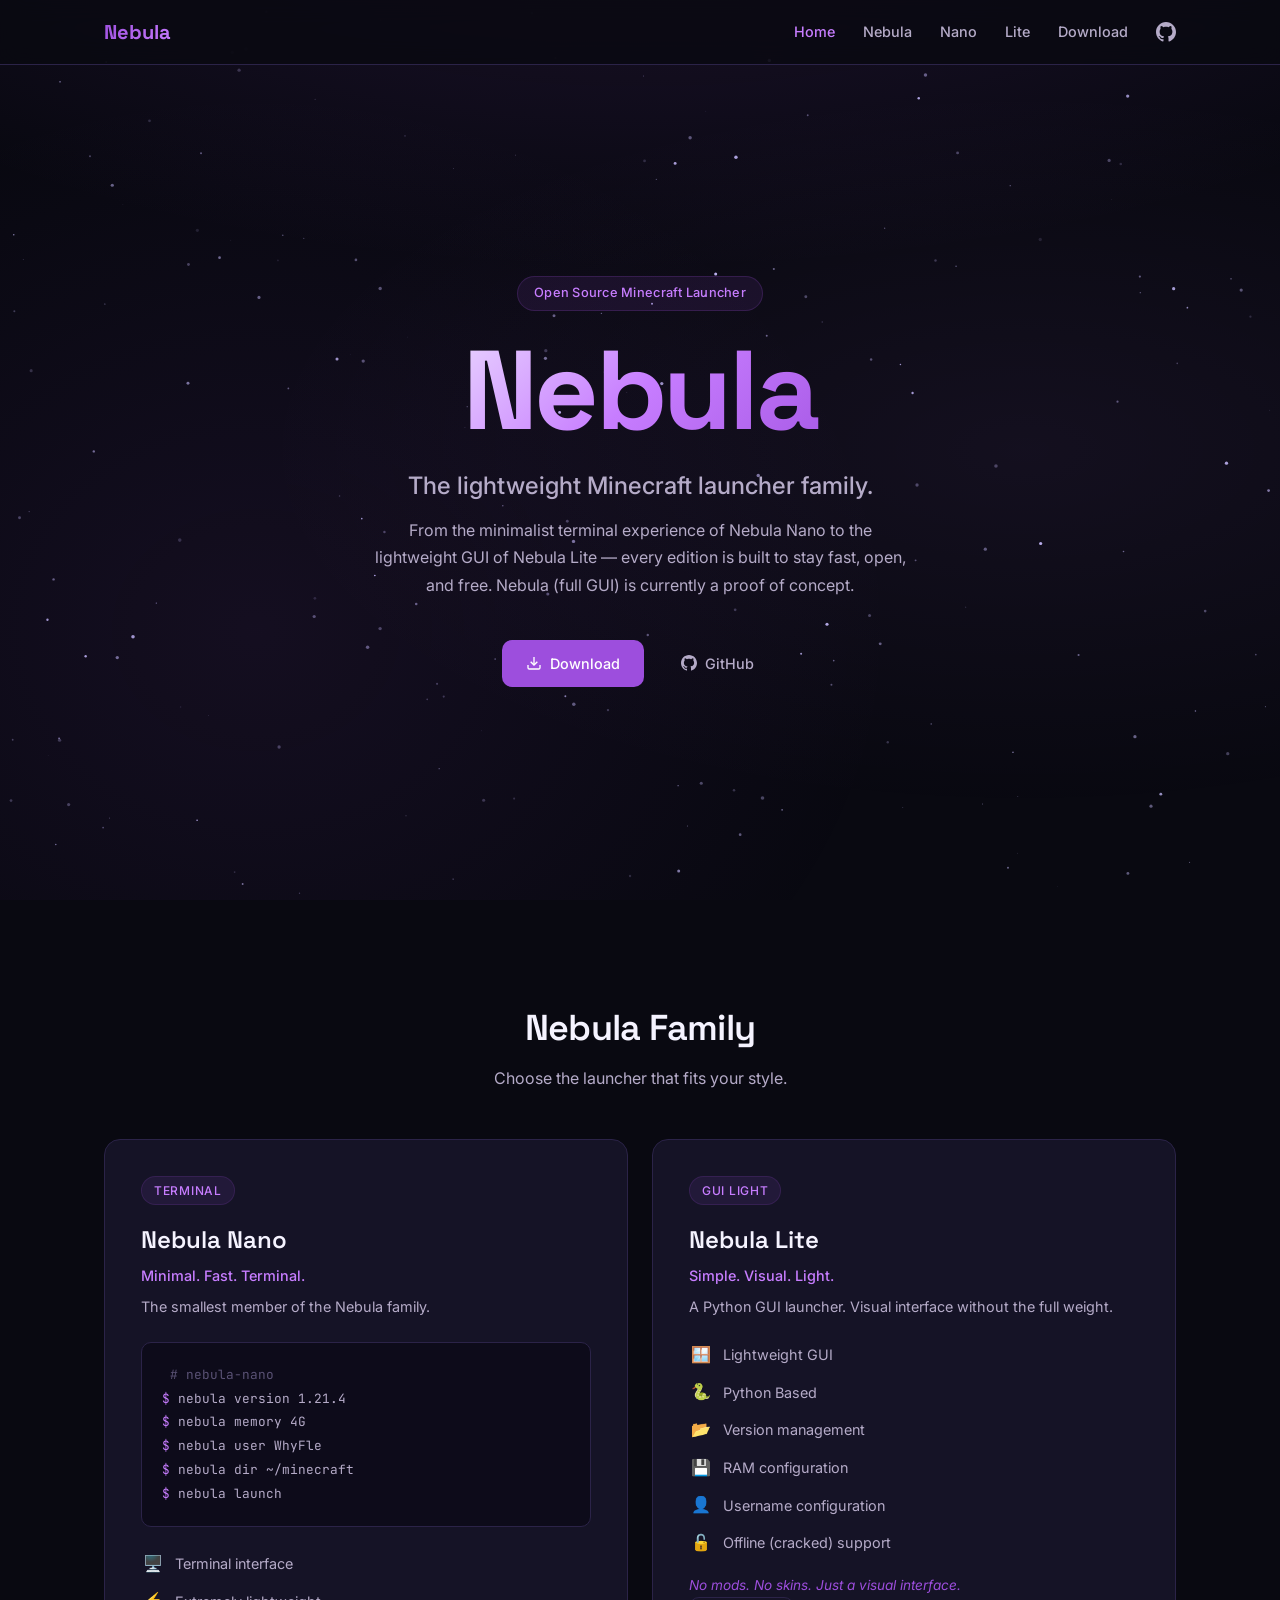
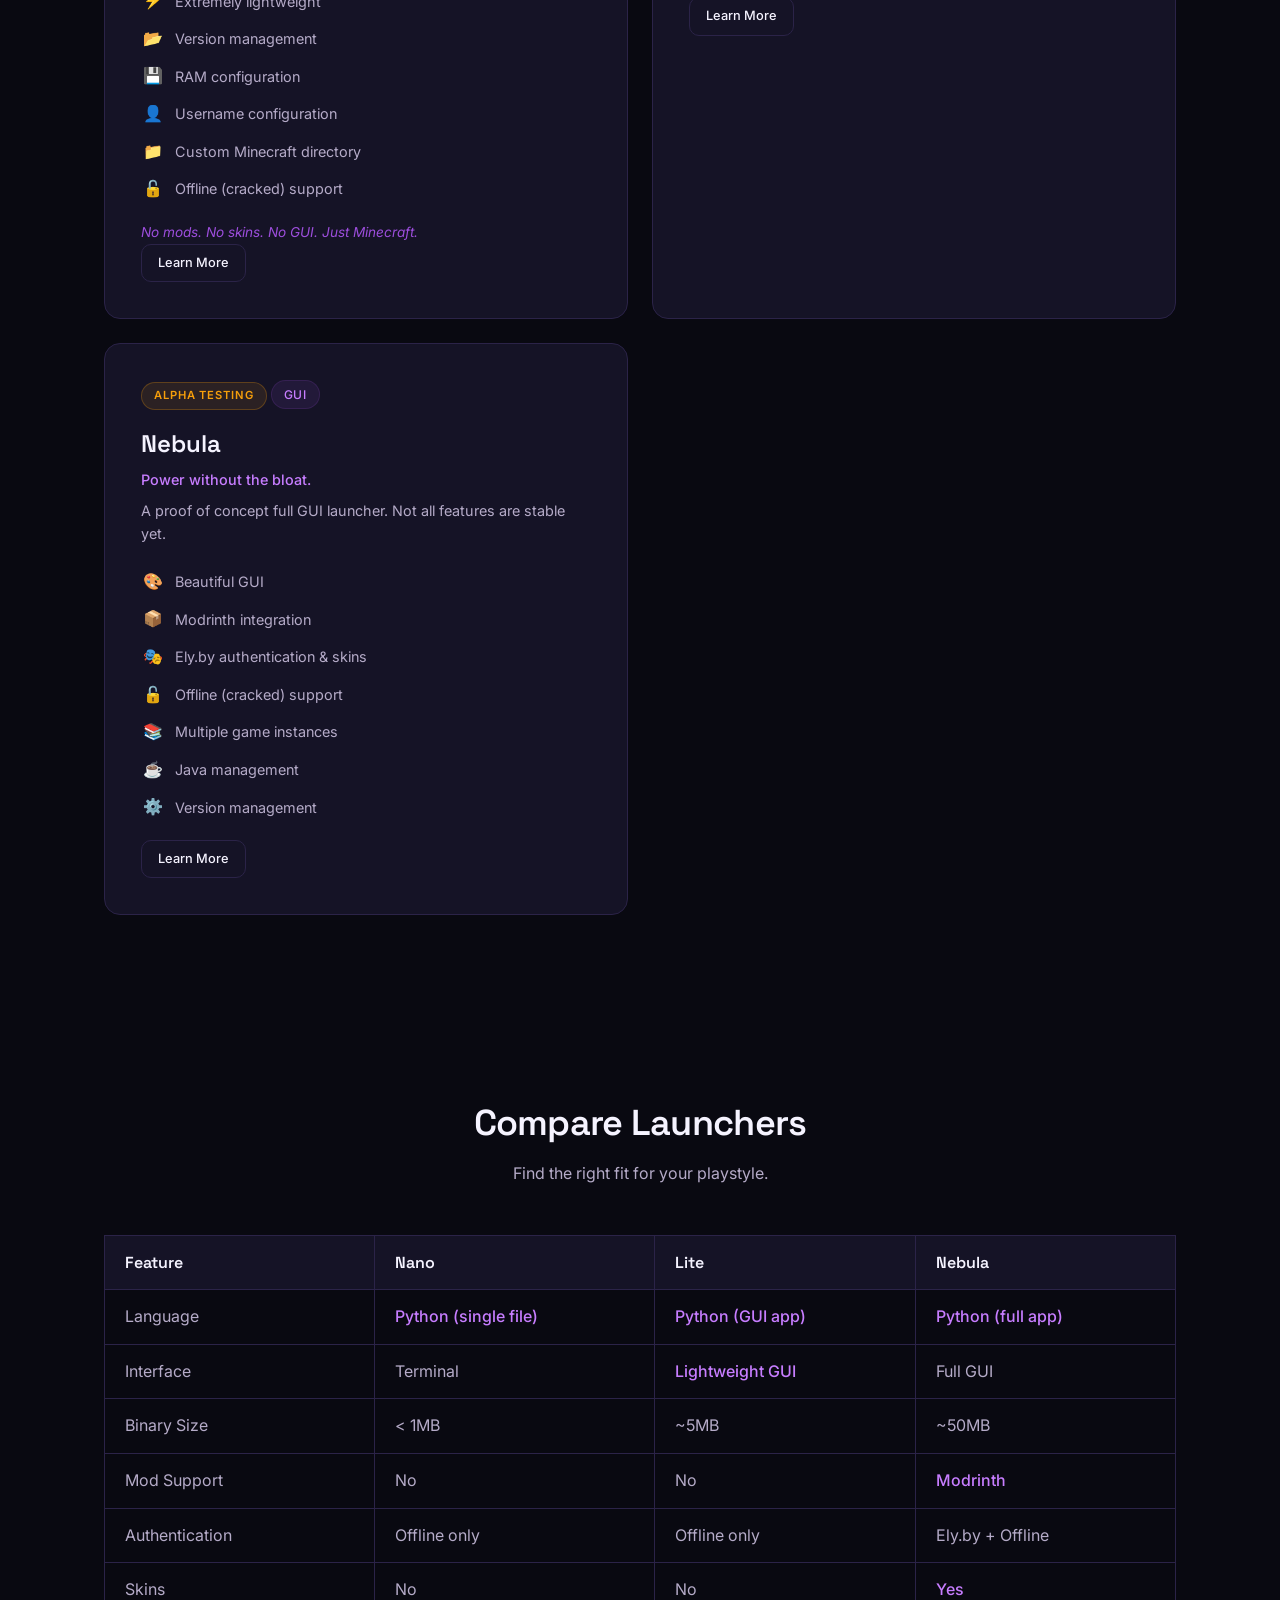
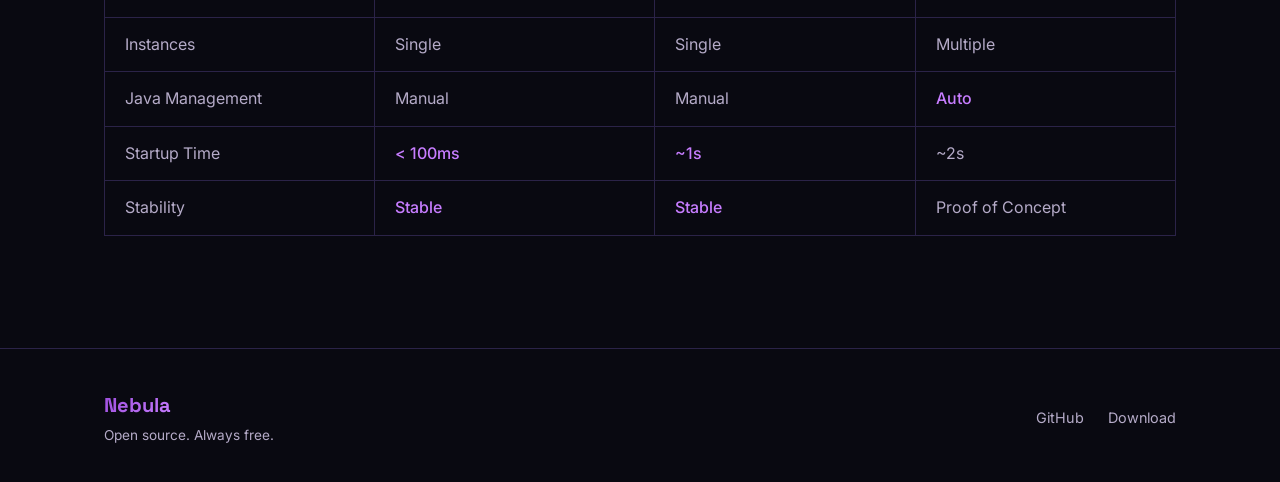
==== index.html @ fcdb2259 "Add files via upload first files after" ====
<!DOCTYPE html>
<html lang="en">
<head>
    <meta charset="UTF-8">
    <meta name="viewport" content="width=device-width, initial-scale=1.0">
    <title>Nebula - Minecraft Launcher Family</title>
    <link rel="preconnect" href="https://fonts.googleapis.com">
    <link rel="preconnect" href="https://fonts.gstatic.com" crossorigin>
    <link href="https://fonts.googleapis.com/css2?family=Inter:wght@400;500;600&family=JetBrains+Mono:wght@400;500&family=Space+Grotesk:wght@500;600;700&display=swap" rel="stylesheet">
    <link rel="stylesheet" href="style.css">
</head>
<body>
    <canvas id="stars"></canvas>

    <div id="nav-placeholder" data-page="home"></div>

    <header class="hero">
        <div class="nebula-bg"></div>
        <div class="container hero-content">
            <div class="hero-badge">Open Source Minecraft Launcher</div>
            <h1 class="hero-title">Nebula</h1>
            <p class="hero-subtitle">The lightweight Minecraft launcher family.</p>
            <p class="hero-description">From the minimalist terminal experience of Nebula Nano to the lightweight GUI of Nebula Lite — every edition is built to stay fast, open, and free. Nebula (full GUI) is currently a proof of concept.</p>
            <div class="hero-buttons">
                <a href="pages/download.html" class="btn btn-primary">
                    <svg width="16" height="16" viewBox="0 0 24 24" fill="none" stroke="currentColor" stroke-width="2"><path d="M21 15v4a2 2 0 0 1-2 2H5a2 2 0 0 1-2-2v-4"/><polyline points="7 10 12 15 17 10"/><line x1="12" y1="15" x2="12" y2="3"/></svg>
                    Download
                </a>
                <a href="https://github.com" class="btn btn-ghost" target="_blank" rel="noopener">
                    <svg width="16" height="16" viewBox="0 0 24 24" fill="currentColor"><path d="M12 0c-6.626 0-12 5.373-12 12 0 5.302 3.438 9.8 8.207 11.387.599.111.793-.261.793-.577v-2.234c-3.338.726-4.033-1.416-4.033-1.416-.546-1.387-1.333-1.756-1.333-1.756-1.089-.745.083-.729.083-.729 1.205.084 1.839 1.237 1.839 1.237 1.07 1.834 2.807 1.304 3.492.997.107-.775.418-1.305.762-1.604-2.665-.305-5.467-1.334-5.467-5.931 0-1.311.469-2.381 1.236-3.221-.124-.303-.535-1.524.117-3.176 0 0 1.008-.322 3.301 1.23.957-.266 1.983-.399 3.003-.404 1.02.005 2.047.138 3.006.404 2.291-1.552 3.297-1.23 3.297-1.23.653 1.653.242 2.874.118 3.176.77.84 1.235 1.911 1.235 3.221 0 4.609-2.807 5.624-5.479 5.921.43.372.823 1.102.823 2.222v3.293c0 .319.192.694.801.576 4.765-1.589 8.199-6.086 8.199-11.386 0-6.627-5.373-12-12-12z"/></svg>
                    GitHub
                </a>
            </div>
        </div>
    </header>

    <section id="family" class="family">
        <div class="container">
            <div class="section-header">
                <h2 class="section-title">Nebula Family</h2>
                <p class="section-subtitle">Choose the launcher that fits your style.</p>
            </div>

            <div class="cards">
                <div class="card card-nano">
                    <div class="card-badge">Terminal</div>
                    <h3 class="card-title">Nebula Nano</h3>
                    <p class="card-tagline">Minimal. Fast. Terminal.</p>
                    <p class="card-description">The smallest member of the Nebula family.</p>
                    <pre class="terminal-block"><code> <span class="terminal-comment"># nebula-nano</span>
<span class="terminal-prompt">$</span> nebula version 1.21.4
<span class="terminal-prompt">$</span> nebula memory 4G
<span class="terminal-prompt">$</span> nebula user WhyFle
<span class="terminal-prompt">$</span> nebula dir ~/minecraft
<span class="terminal-prompt">$</span> nebula launch</code></pre>
                    <ul class="features-list">
                        <li>
                            <span class="feature-icon">🖥️</span>
                            <span>Terminal interface</span>
                        </li>
                        <li>
                            <span class="feature-icon">⚡</span>
                            <span>Extremely lightweight</span>
                        </li>
                        <li>
                            <span class="feature-icon">📂</span>
                            <span>Version management</span>
                        </li>
                        <li>
                            <span class="feature-icon">💾</span>
                            <span>RAM configuration</span>
                        </li>
                        <li>
                            <span class="feature-icon">👤</span>
                            <span>Username configuration</span>
                        </li>
                        <li>
                            <span class="feature-icon">📁</span>
                            <span>Custom Minecraft directory</span>
                        </li>
                        <li>
                            <span class="feature-icon">🔓</span>
                            <span>Offline (cracked) support</span>
                        </li>
                    </ul>
                    <p class="card-note">No mods. No skins. No GUI. Just Minecraft.</p>
                    <a href="pages/nano.html" class="btn btn-secondary btn-sm">Learn More</a>
                </div>

                <div class="card card-lite">
                    <div class="card-badge">GUI Light</div>
                    <h3 class="card-title">Nebula Lite</h3>
                    <p class="card-tagline">Simple. Visual. Light.</p>
                    <p class="card-description">A Python GUI launcher. Visual interface without the full weight.</p>
                    <ul class="features-list">
                        <li>
                            <span class="feature-icon">🪟</span>
                            <span>Lightweight GUI</span>
                        </li>
                        <li>
                            <span class="feature-icon">🐍</span>
                            <span>Python Based</span>
                        </li>
                        <li>
                            <span class="feature-icon">📂</span>
                            <span>Version management</span>
                        </li>
                        <li>
                            <span class="feature-icon">💾</span>
                            <span>RAM configuration</span>
                        </li>
                        <li>
                            <span class="feature-icon">👤</span>
                            <span>Username configuration</span>
                        </li>
                        <li>
                            <span class="feature-icon">🔓</span>
                            <span>Offline (cracked) support</span>
                        </li>
                    </ul>
                    <p class="card-note">No mods. No skins. Just a visual interface.</p>
                    <a href="pages/lite.html" class="btn btn-secondary btn-sm">Learn More</a>
                </div>

                <div class="card card-main">
                    <span class="alpha-badge">Alpha Testing</span>
                    <div class="card-badge">GUI</div>
                    <h3 class="card-title">Nebula</h3>
                    <p class="card-tagline">Power without the bloat.</p>
                    <p class="card-description">A proof of concept full GUI launcher. Not all features are stable yet.</p>
                    <ul class="features-list">
                        <li>
                            <span class="feature-icon">🎨</span>
                            <span>Beautiful GUI</span>
                        </li>
                        <li>
                            <span class="feature-icon">📦</span>
                            <span>Modrinth integration</span>
                        </li>
                        <li>
                            <span class="feature-icon">🎭</span>
                            <span>Ely.by authentication & skins</span>
                        </li>
                        <li>
                            <span class="feature-icon">🔓</span>
                            <span>Offline (cracked) support</span>
                        </li>
                        <li>
                            <span class="feature-icon">📚</span>
                            <span>Multiple game instances</span>
                        </li>
                        <li>
                            <span class="feature-icon">☕</span>
                            <span>Java management</span>
                        </li>
                        <li>
                            <span class="feature-icon">⚙️</span>
                            <span>Version management</span>
                        </li>
                    </ul>
                    <a href="pages/nebula.html" class="btn btn-secondary btn-sm">Learn More</a>
                </div>
            </div>
        </div>
    </section>

    <section class="vs-section">
        <div class="container">
            <div class="section-header">
                <h2 class="section-title">Compare Launchers</h2>
                <p class="section-subtitle">Find the right fit for your playstyle.</p>
            </div>

            <div class="comparison-table">
                <table>
                    <thead>
                        <tr>
                            <th>Feature</th>
                            <th>Nano</th>
                            <th>Lite</th>
                            <th>Nebula</th>
                        </tr>
                    </thead>
                    <tbody>
                        <tr>
                            <td>Language</td>
                            <td class="text-accent">Python (single file)</td>
                            <td class="text-accent">Python (GUI app)</td>
                            <td class="text-accent">Python (full app)</td>
                        </tr>
                        <tr>
                            <td>Interface</td>
                            <td>Terminal</td>
                            <td class="text-accent">Lightweight GUI</td>
                            <td>Full GUI</td>
                        </tr>
                        <tr>
                            <td>Binary Size</td>
                            <td>&lt; 1MB</td>
                            <td>~5MB</td>
                            <td>~50MB</td>
                        </tr>
                        <tr>
                            <td>Mod Support</td>
                            <td class="text-dim">No</td>
                            <td class="text-dim">No</td>
                            <td class="text-accent">Modrinth</td>
                        </tr>
                        <tr>
                            <td>Authentication</td>
                            <td>Offline only</td>
                            <td>Offline only</td>
                            <td>Ely.by + Offline</td>
                        </tr>
                        <tr>
                            <td>Skins</td>
                            <td class="text-dim">No</td>
                            <td class="text-dim">No</td>
                            <td class="text-accent">Yes</td>
                        </tr>
                        <tr>
                            <td>Instances</td>
                            <td>Single</td>
                            <td>Single</td>
                            <td>Multiple</td>
                        </tr>
                        <tr>
                            <td>Java Management</td>
                            <td class="text-dim">Manual</td>
                            <td class="text-dim">Manual</td>
                            <td class="text-accent">Auto</td>
                        </tr>
                        <tr>
                            <td>Startup Time</td>
                            <td class="text-accent">&lt; 100ms</td>
                            <td class="text-accent">~1s</td>
                            <td>~2s</td>
                        </tr>
                        <tr>
                            <td>Stability</td>
                            <td class="text-accent">Stable</td>
                            <td class="text-accent">Stable</td>
                            <td>Proof of Concept</td>
                        </tr>
                    </tbody>
                </table>
            </div>
        </div>
    </section>



    <footer class="footer">
        <div class="container footer-content">
            <div class="footer-brand">
                <span class="logo">Nebula</span>
                <p>Open source. Always free.</p>
            </div>
            <div class="footer-links">
                <a href="https://github.com" target="_blank" rel="noopener">GitHub</a>
                <a href="pages/download.html">Download</a>
            </div>
        </div>
    </footer>

    <script src="nav.js"></script>
    <script src="script.js"></script>
</body>
</html>
---- style.css ----
*,
*::before,
*::after {
    margin: 0;
    padding: 0;
    box-sizing: border-box;
}

:root {
    --bg: #090911;
    --surface: #151326;
    --primary: #9D4EDD;
    --primary-hover: #B66CFF;
    --accent: #C77DFF;
    --text: #F5F3FF;
    --text-secondary: #B5ABC8;
    --border: #2B2348;
    --font-heading: 'Space Grotesk', sans-serif;
    --font-body: 'Inter', sans-serif;
    --font-mono: 'JetBrains Mono', monospace;
}

html {
    scroll-behavior: smooth;
}

body {
    font-family: var(--font-body);
    background-color: var(--bg);
    color: var(--text);
    line-height: 1.6;
    overflow-x: hidden;
}

#stars {
    position: fixed;
    top: 0;
    left: 0;
    width: 100%;
    height: 100%;
    z-index: 0;
    pointer-events: none;
}

.container {
    max-width: 1120px;
    margin: 0 auto;
    padding: 0 24px;
}

/* Navbar */
.navbar {
    position: fixed;
    top: 0;
    left: 0;
    right: 0;
    z-index: 100;
    background: rgba(9, 9, 17, 0.8);
    backdrop-filter: blur(12px);
    border-bottom: 1px solid var(--border);
}

.nav-content {
    display: flex;
    align-items: center;
    justify-content: space-between;
    height: 64px;
}

.logo {
    font-family: var(--font-heading);
    font-weight: 700;
    font-size: 1.25rem;
    color: var(--text);
    text-decoration: none;
    background: linear-gradient(135deg, var(--primary), var(--accent));
    -webkit-background-clip: text;
    -webkit-text-fill-color: transparent;
    background-clip: text;
}

.nav-links {
    display: flex;
    align-items: center;
    gap: 28px;
}

.nav-links a {
    color: var(--text-secondary);
    text-decoration: none;
    font-size: 0.9rem;
    font-weight: 500;
    transition: color 0.2s;
}

.nav-links a:hover {
    color: var(--text);
}

.nav-github {
    display: flex;
    align-items: center;
    gap: 6px;
}

/* Hero */
.hero {
    position: relative;
    min-height: 100vh;
    display: flex;
    align-items: center;
    padding-top: 64px;
    overflow: hidden;
}

.nebula-bg {
    position: absolute;
    inset: 0;
    background:
        radial-gradient(ellipse 80% 50% at 50% -20%, rgba(157, 78, 221, 0.15), transparent),
        radial-gradient(ellipse 60% 40% at 80% 50%, rgba(199, 125, 255, 0.06), transparent),
        radial-gradient(ellipse 50% 60% at 20% 70%, rgba(157, 78, 221, 0.08), transparent);
    z-index: 0;
    animation: nebula-drift 20s ease-in-out infinite alternate;
}

@keyframes nebula-drift {
    0% { opacity: 0.7; transform: scale(1); }
    100% { opacity: 1; transform: scale(1.05); }
}

.hero-content {
    position: relative;
    z-index: 1;
    text-align: center;
    padding: 80px 0;
}

.hero-badge {
    display: inline-block;
    padding: 6px 16px;
    background: rgba(157, 78, 221, 0.1);
    border: 1px solid rgba(157, 78, 221, 0.2);
    border-radius: 100px;
    font-size: 0.8rem;
    font-weight: 500;
    color: var(--accent);
    margin-bottom: 24px;
    letter-spacing: 0.02em;
}

.hero-title {
    font-family: var(--font-heading);
    font-size: clamp(3.5rem, 10vw, 7rem);
    font-weight: 700;
    line-height: 1;
    letter-spacing: -0.03em;
    background: linear-gradient(135deg, var(--text) 0%, var(--accent) 50%, var(--primary) 100%);
    -webkit-background-clip: text;
    -webkit-text-fill-color: transparent;
    background-clip: text;
    margin-bottom: 20px;
}

.hero-subtitle {
    font-size: clamp(1.1rem, 3vw, 1.5rem);
    color: var(--text-secondary);
    font-weight: 500;
    margin-bottom: 12px;
}

.hero-description {
    font-size: 1rem;
    color: var(--text-secondary);
    max-width: 540px;
    margin: 0 auto 40px;
    line-height: 1.7;
}

.hero-buttons {
    display: flex;
    align-items: center;
    justify-content: center;
    gap: 12px;
    flex-wrap: wrap;
}

.btn {
    display: inline-flex;
    align-items: center;
    gap: 8px;
    padding: 12px 24px;
    border-radius: 10px;
    font-size: 0.9rem;
    font-weight: 500;
    text-decoration: none;
    transition: all 0.2s ease;
    cursor: pointer;
    border: none;
    font-family: var(--font-body);
}

.btn-primary {
    background: var(--primary);
    color: #fff;
}

.btn-primary:hover {
    background: var(--primary-hover);
    transform: translateY(-1px);
    box-shadow: 0 4px 24px rgba(157, 78, 221, 0.3);
}

.btn-secondary {
    background: var(--surface);
    color: var(--text);
    border: 1px solid var(--border);
}

.btn-secondary:hover {
    border-color: var(--primary);
    background: rgba(157, 78, 221, 0.05);
    transform: translateY(-1px);
}

.btn-ghost {
    background: transparent;
    color: var(--text-secondary);
    border: 1px solid transparent;
}

.btn-ghost:hover {
    color: var(--text);
    border-color: var(--border);
}

.btn-sm {
    padding: 8px 16px;
    font-size: 0.8rem;
}

.nav-active {
    color: var(--accent) !important;
}

/* Launcher Pages */
.launcher-hero {
    position: relative;
    padding-top: 64px;
    overflow: hidden;
    background: var(--bg);
}

.launcher-hero-content {
    position: relative;
    z-index: 1;
    text-align: center;
    padding: 100px 24px 80px;
}

.launcher-badge {
    display: inline-block;
    padding: 6px 16px;
    background: rgba(157, 78, 221, 0.1);
    border: 1px solid rgba(157, 78, 221, 0.2);
    border-radius: 100px;
    font-size: 0.8rem;
    font-weight: 500;
    color: var(--accent);
    margin-bottom: 24px;
    letter-spacing: 0.02em;
}

.launcher-title {
    font-family: var(--font-heading);
    font-size: clamp(2.5rem, 8vw, 5rem);
    font-weight: 700;
    line-height: 1;
    letter-spacing: -0.03em;
    background: linear-gradient(135deg, var(--text) 0%, var(--accent) 50%, var(--primary) 100%);
    -webkit-background-clip: text;
    -webkit-text-fill-color: transparent;
    background-clip: text;
    margin-bottom: 16px;
}

.launcher-tagline {
    font-size: clamp(1rem, 2.5vw, 1.25rem);
    color: var(--accent);
    font-weight: 500;
    margin-bottom: 8px;
}

.launcher-subtitle {
    font-size: clamp(1rem, 2.5vw, 1.25rem);
    color: var(--text-secondary);
    font-weight: 500;
}

.launcher-description {
    font-size: 1rem;
    color: var(--text-secondary);
    max-width: 540px;
    margin: 0 auto 32px;
    line-height: 1.7;
}

/* Feature Section */
.feature-section {
    position: relative;
    z-index: 1;
    padding: 80px 0;
}

.features-grid {
    display: grid;
    grid-template-columns: repeat(auto-fit, minmax(280px, 1fr));
    gap: 20px;
}

.feature-card {
    background: var(--surface);
    border: 1px solid var(--border);
    border-radius: 12px;
    padding: 28px;
    transition: border-color 0.3s, transform 0.3s;
}

.feature-card:hover {
    border-color: var(--primary);
    transform: translateY(-2px);
}

.feature-card-icon {
    font-size: 1.5rem;
    margin-bottom: 12px;
}

.feature-card h3 {
    font-family: var(--font-heading);
    font-size: 1.1rem;
    font-weight: 600;
    margin-bottom: 8px;
}

.feature-card p {
    color: var(--text-secondary);
    font-size: 0.9rem;
    line-height: 1.6;
}

/* Screenshot Section */
.screenshot-section {
    position: relative;
    z-index: 1;
    padding: 80px 0;
}

.screenshot-placeholder {
    max-width: 900px;
    margin: 0 auto;
}

.screenshot-frame {
    background: var(--surface);
    border: 1px solid var(--border);
    border-radius: 12px;
    aspect-ratio: 16 / 9;
    display: flex;
    align-items: center;
    justify-content: center;
}

.screenshot-placeholder-text {
    color: var(--text-secondary);
    font-size: 0.9rem;
}

/* CTA Section */
.cta-section {
    position: relative;
    z-index: 1;
    padding: 80px 0;
}

.cta-content {
    text-align: center;
    background: var(--surface);
    border: 1px solid var(--border);
    border-radius: 16px;
    padding: 60px 32px;
}

.cta-content h2 {
    font-family: var(--font-heading);
    font-size: 1.75rem;
    font-weight: 600;
    margin-bottom: 8px;
}

.cta-content p {
    color: var(--text-secondary);
    margin-bottom: 28px;
}

/* Nano Demo */
.nano-demo {
    max-width: 600px;
    margin: 0 auto 48px;
}

.terminal-block.large {
    font-size: 0.9rem;
}

.terminal-block.large code {
    font-size: 0.85rem;
    line-height: 1.6;
}

/* Code Blocks */
.code-section {
    position: relative;
    z-index: 1;
    padding: 80px 0;
}

.code-blocks {
    display: grid;
    grid-template-columns: repeat(auto-fit, minmax(300px, 1fr));
    gap: 20px;
}

.code-block {
    background: var(--surface);
    border: 1px solid var(--border);
    border-radius: 12px;
    padding: 24px;
}

.code-block h3 {
    font-family: var(--font-heading);
    font-size: 1rem;
    font-weight: 600;
    margin-bottom: 12px;
}

.code-block .terminal-block {
    margin-bottom: 0;
}

/* VS Section */
.vs-section {
    position: relative;
    z-index: 1;
    padding: 80px 0;
}

.comparison-table {
    overflow-x: auto;
    margin-bottom: 32px;
}

.comparison-table table {
    width: 100%;
    border-collapse: collapse;
    min-width: 400px;
}

.comparison-table th,
.comparison-table td {
    padding: 14px 20px;
    border: 1px solid var(--border);
    text-align: left;
}

.comparison-table th {
    background: var(--surface);
    font-family: var(--font-heading);
    font-weight: 600;
    color: var(--text);
}

.comparison-table td {
    color: var(--text-secondary);
}

.comparison-table tr:hover td {
    background: rgba(157, 78, 221, 0.03);
}

.text-dim {
    color: var(--text-secondary) !important;
}

.text-accent {
    color: var(--accent) !important;
    font-weight: 500;
}

.comparison-cta {
    text-align: center;
}

.comparison-cta p {
    color: var(--text-secondary);
    margin-bottom: 12px;
}

/* Download Page */
.download-hero {
    position: relative;
    padding-top: 64px;
    overflow: hidden;
    background: var(--bg);
}

.download-hero-content {
    position: relative;
    z-index: 1;
    text-align: center;
    padding: 80px 24px 60px;
}

.download-section {
    position: relative;
    z-index: 1;
    padding: 40px 0 80px;
}

.download-grid {
    display: grid;
    grid-template-columns: repeat(auto-fit, minmax(320px, 1fr));
    gap: 24px;
    margin-bottom: 48px;
}

.download-card {
    background: var(--surface);
    border: 1px solid var(--border);
    border-radius: 16px;
    overflow: hidden;
    transition: border-color 0.3s;
}

.download-card:hover {
    border-color: var(--primary);
}

.download-card-header {
    padding: 28px 28px 20px;
    border-bottom: 1px solid var(--border);
}

.download-card-header h2 {
    font-family: var(--font-heading);
    font-size: 1.5rem;
    font-weight: 600;
    margin-bottom: 4px;
}

.download-card-header p {
    color: var(--text-secondary);
    font-size: 0.9rem;
}

.download-card-body {
    padding: 20px 28px 28px;
}

.platform-list {
    display: flex;
    flex-direction: column;
    gap: 8px;
}

.platform-item {
    display: flex;
    align-items: center;
    gap: 14px;
    padding: 14px 16px;
    background: var(--bg);
    border: 1px solid var(--border);
    border-radius: 10px;
    text-decoration: none;
    color: var(--text);
    transition: all 0.2s;
}

.platform-item:hover {
    border-color: var(--primary);
    background: rgba(157, 78, 221, 0.05);
}

.platform-item svg:first-child {
    color: var(--text-secondary);
    flex-shrink: 0;
}

.platform-name {
    display: block;
    font-weight: 500;
    font-size: 0.9rem;
}

.platform-format {
    display: block;
    font-size: 0.75rem;
    color: var(--text-secondary);
}

.platform-arrow {
    margin-left: auto;
    color: var(--text-secondary);
    transition: transform 0.2s;
}

.platform-item:hover .platform-arrow {
    transform: translateX(4px);
    color: var(--accent);
}

.install-alternative {
    text-align: center;
}

.install-alternative h3 {
    font-family: var(--font-heading);
    font-size: 1rem;
    font-weight: 600;
    margin-bottom: 16px;
    color: var(--text-secondary);
}

.install-alternative .terminal-block {
    max-width: 500px;
    margin: 0 auto;
}

.download-note {
    margin-top: 12px;
    font-size: 0.8rem;
    color: var(--text-secondary);
    text-align: center;
}

/* Checksum Section */
.checksum-section {
    position: relative;
    z-index: 1;
    padding: 80px 0;
}

.checksum-grid {
    display: grid;
    grid-template-columns: repeat(auto-fit, minmax(300px, 1fr));
    gap: 20px;
}

.checksum-card {
    background: var(--surface);
    border: 1px solid var(--border);
    border-radius: 12px;
    padding: 24px;
}

.checksum-card h3 {
    font-family: var(--font-heading);
    font-size: 1rem;
    font-weight: 600;
    margin-bottom: 12px;
}

.checksum-card .terminal-block {
    margin-bottom: 16px;
}

.terminal-block.small {
    padding: 14px;
}

.terminal-block.small code {
    font-size: 0.75rem;
}

/* Old Versions */
.old-versions-section {
    position: relative;
    z-index: 1;
    padding: 0 0 80px;
}

.old-versions-cta {
    text-align: center;
}

/* Section Header */
.section-header {
    text-align: center;
    margin-bottom: 48px;
}

.section-title {
    font-family: var(--font-heading);
    font-size: 2.25rem;
    font-weight: 600;
    letter-spacing: -0.02em;
    margin-bottom: 8px;
}

.section-subtitle {
    color: var(--text-secondary);
    font-size: 1rem;
}

/* Family */
.family {
    position: relative;
    z-index: 1;
    padding: 100px 0;
}

.cards {
    display: grid;
    grid-template-columns: 1fr 1fr;
    gap: 24px;
}

.card {
    background: var(--surface);
    border: 1px solid var(--border);
    border-radius: 16px;
    padding: 36px;
    transition: border-color 0.3s, transform 0.3s;
}

.card:hover {
    border-color: var(--primary);
    transform: translateY(-4px);
}

.card-badge {
    display: inline-block;
    padding: 4px 12px;
    background: rgba(157, 78, 221, 0.1);
    border: 1px solid rgba(157, 78, 221, 0.15);
    border-radius: 100px;
    font-size: 0.75rem;
    font-weight: 500;
    color: var(--accent);
    margin-bottom: 16px;
    text-transform: uppercase;
    letter-spacing: 0.06em;
}

.alpha-badge {
    display: inline-block;
    padding: 4px 12px;
    background: rgba(245, 158, 11, 0.1);
    border: 1px solid rgba(245, 158, 11, 0.25);
    border-radius: 100px;
    font-size: 0.7rem;
    font-weight: 600;
    color: #f59e0b;
    text-transform: uppercase;
    letter-spacing: 0.08em;
}

.card-title {
    font-family: var(--font-heading);
    font-size: 1.5rem;
    font-weight: 600;
    margin-bottom: 4px;
}

.card-tagline {
    color: var(--accent);
    font-size: 0.9rem;
    font-weight: 500;
    margin-bottom: 8px;
}

.card-description {
    color: var(--text-secondary);
    font-size: 0.9rem;
    margin-bottom: 24px;
}

/* Terminal Block */
.terminal-block {
    background: #0d0b1a;
    border: 1px solid var(--border);
    border-radius: 10px;
    padding: 20px;
    margin-bottom: 24px;
    overflow-x: auto;
}

.terminal-block code {
    font-family: var(--font-mono);
    font-size: 0.8rem;
    line-height: 1.8;
    color: var(--text-secondary);
}

.terminal-comment {
    color: #5a5275;
}

.terminal-prompt {
    color: var(--accent);
}

/* Features */
.features-list {
    list-style: none;
    display: flex;
    flex-direction: column;
    gap: 12px;
    margin-bottom: 20px;
}

.features-list li {
    display: flex;
    align-items: center;
    gap: 10px;
    font-size: 0.9rem;
    color: var(--text-secondary);
}

.feature-icon {
    font-size: 1rem;
    width: 24px;
    text-align: center;
}

.card-note {
    font-size: 0.85rem;
    color: var(--primary);
    font-style: italic;
    margin-top: 4px;
}

/* Docs Section */
.docs-section {
    position: relative;
    z-index: 1;
    padding: 80px 0;
}

.docs-content {
    text-align: center;
    background: var(--surface);
    border: 1px solid var(--border);
    border-radius: 16px;
    padding: 60px 32px;
}

.docs-content h2 {
    font-family: var(--font-heading);
    font-size: 1.75rem;
    font-weight: 600;
    margin-bottom: 8px;
}

.docs-content p {
    color: var(--text-secondary);
    margin-bottom: 28px;
}

/* Footer */
.footer {
    position: relative;
    z-index: 1;
    border-top: 1px solid var(--border);
    padding: 40px 0;
}

.footer-content {
    display: flex;
    align-items: center;
    justify-content: space-between;
}

.footer-brand p {
    color: var(--text-secondary);
    font-size: 0.85rem;
    margin-top: 4px;
}

.footer-links {
    display: flex;
    gap: 24px;
}

.footer-links a {
    color: var(--text-secondary);
    text-decoration: none;
    font-size: 0.9rem;
    transition: color 0.2s;
}

.footer-links a:hover {
    color: var(--text);
}

/* Responsive */
@media (max-width: 768px) {
    .cards {
        grid-template-columns: 1fr;
    }

    .hero-buttons {
        flex-direction: column;
    }

    .hero-buttons .btn {
        width: 100%;
        justify-content: center;
    }

    .nav-links {
        gap: 16px;
    }

    .footer-content {
        flex-direction: column;
        gap: 20px;
        text-align: center;
    }

    .download-grid {
        grid-template-columns: 1fr;
    }

    .features-grid {
        grid-template-columns: 1fr;
    }

    .code-blocks {
        grid-template-columns: 1fr;
    }

    .checksum-grid {
        grid-template-columns: 1fr;
    }
}

@media (max-width: 480px) {
    .card {
        padding: 24px;
    }

    .hero-content {
        padding: 40px 0;
    }

    .section-title {
        font-size: 1.75rem;
    }

    .launcher-hero-content {
        padding: 60px 16px 40px;
    }

    .nav-links {
        gap: 10px;
        font-size: 0.8rem;
    }

    .nav-links a:not(.nav-github) {
        display: none;
    }

    .nav-github span {
        display: none;
    }
}
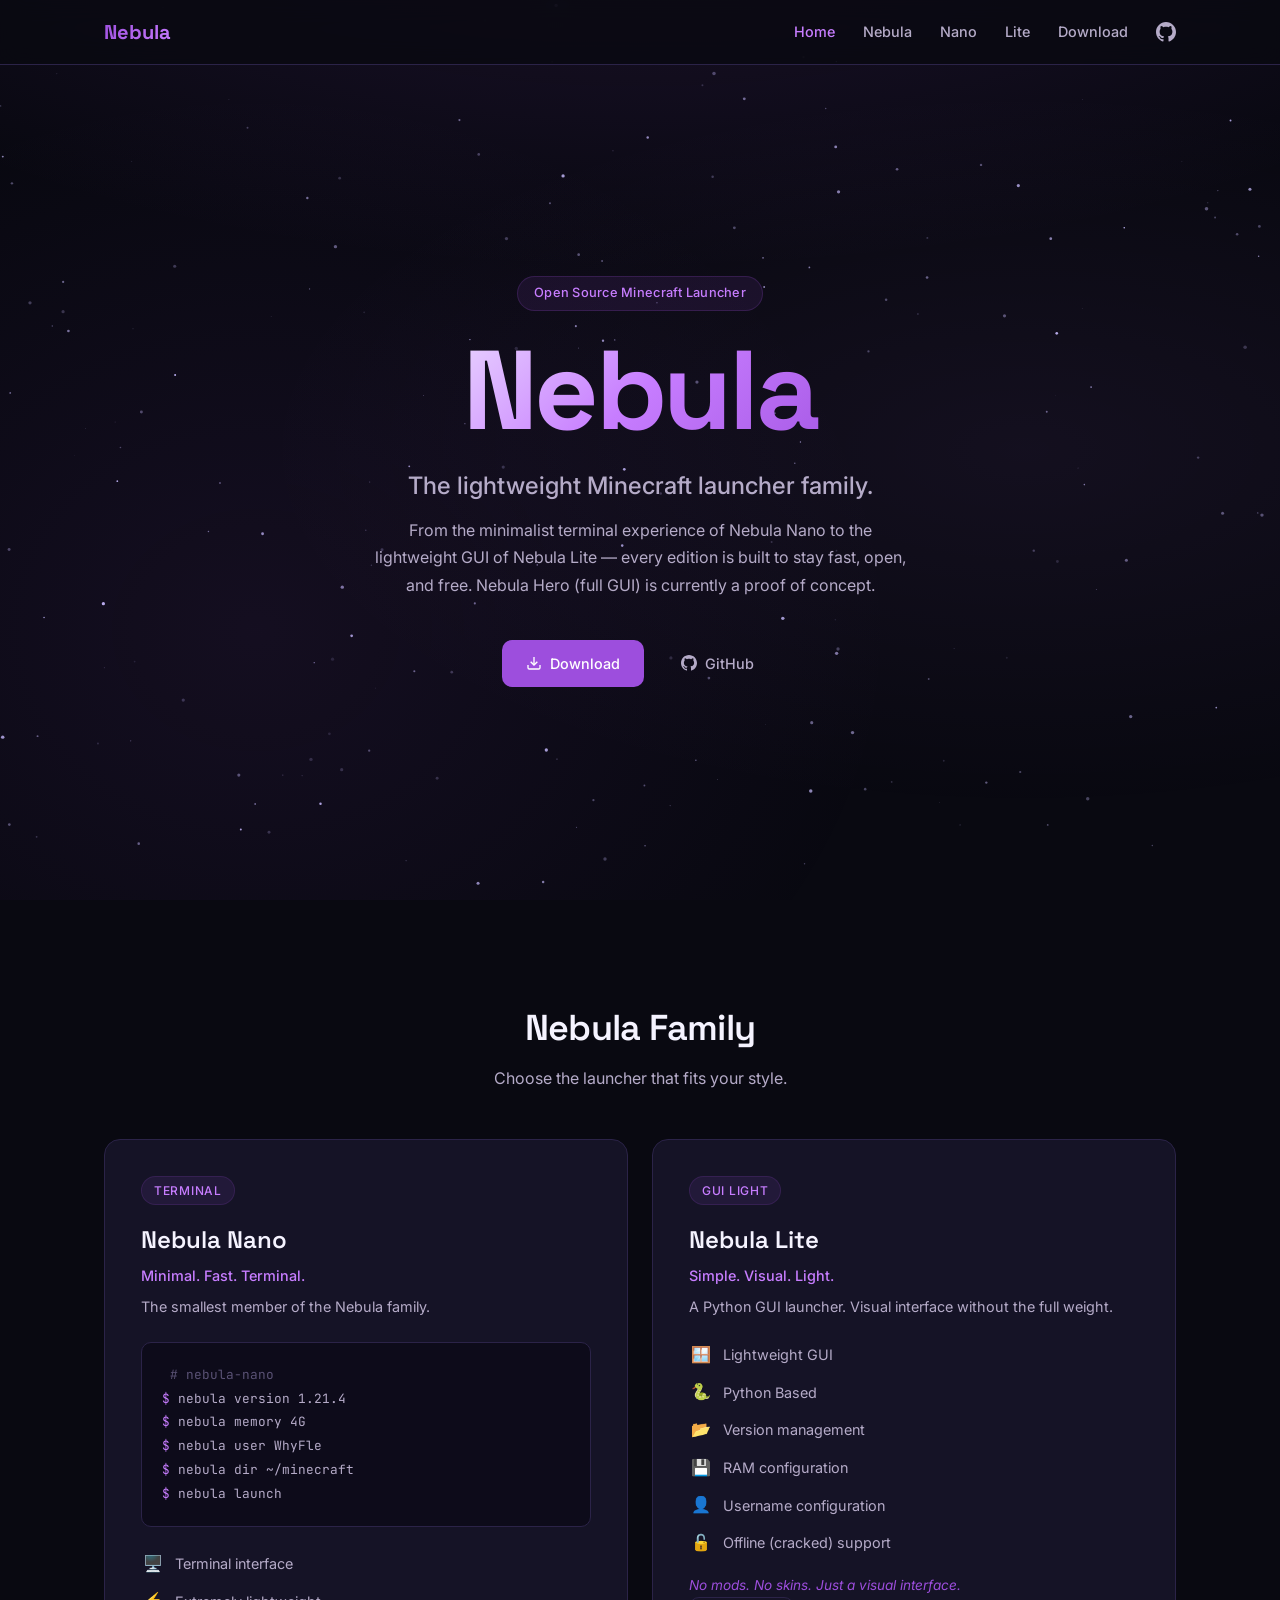
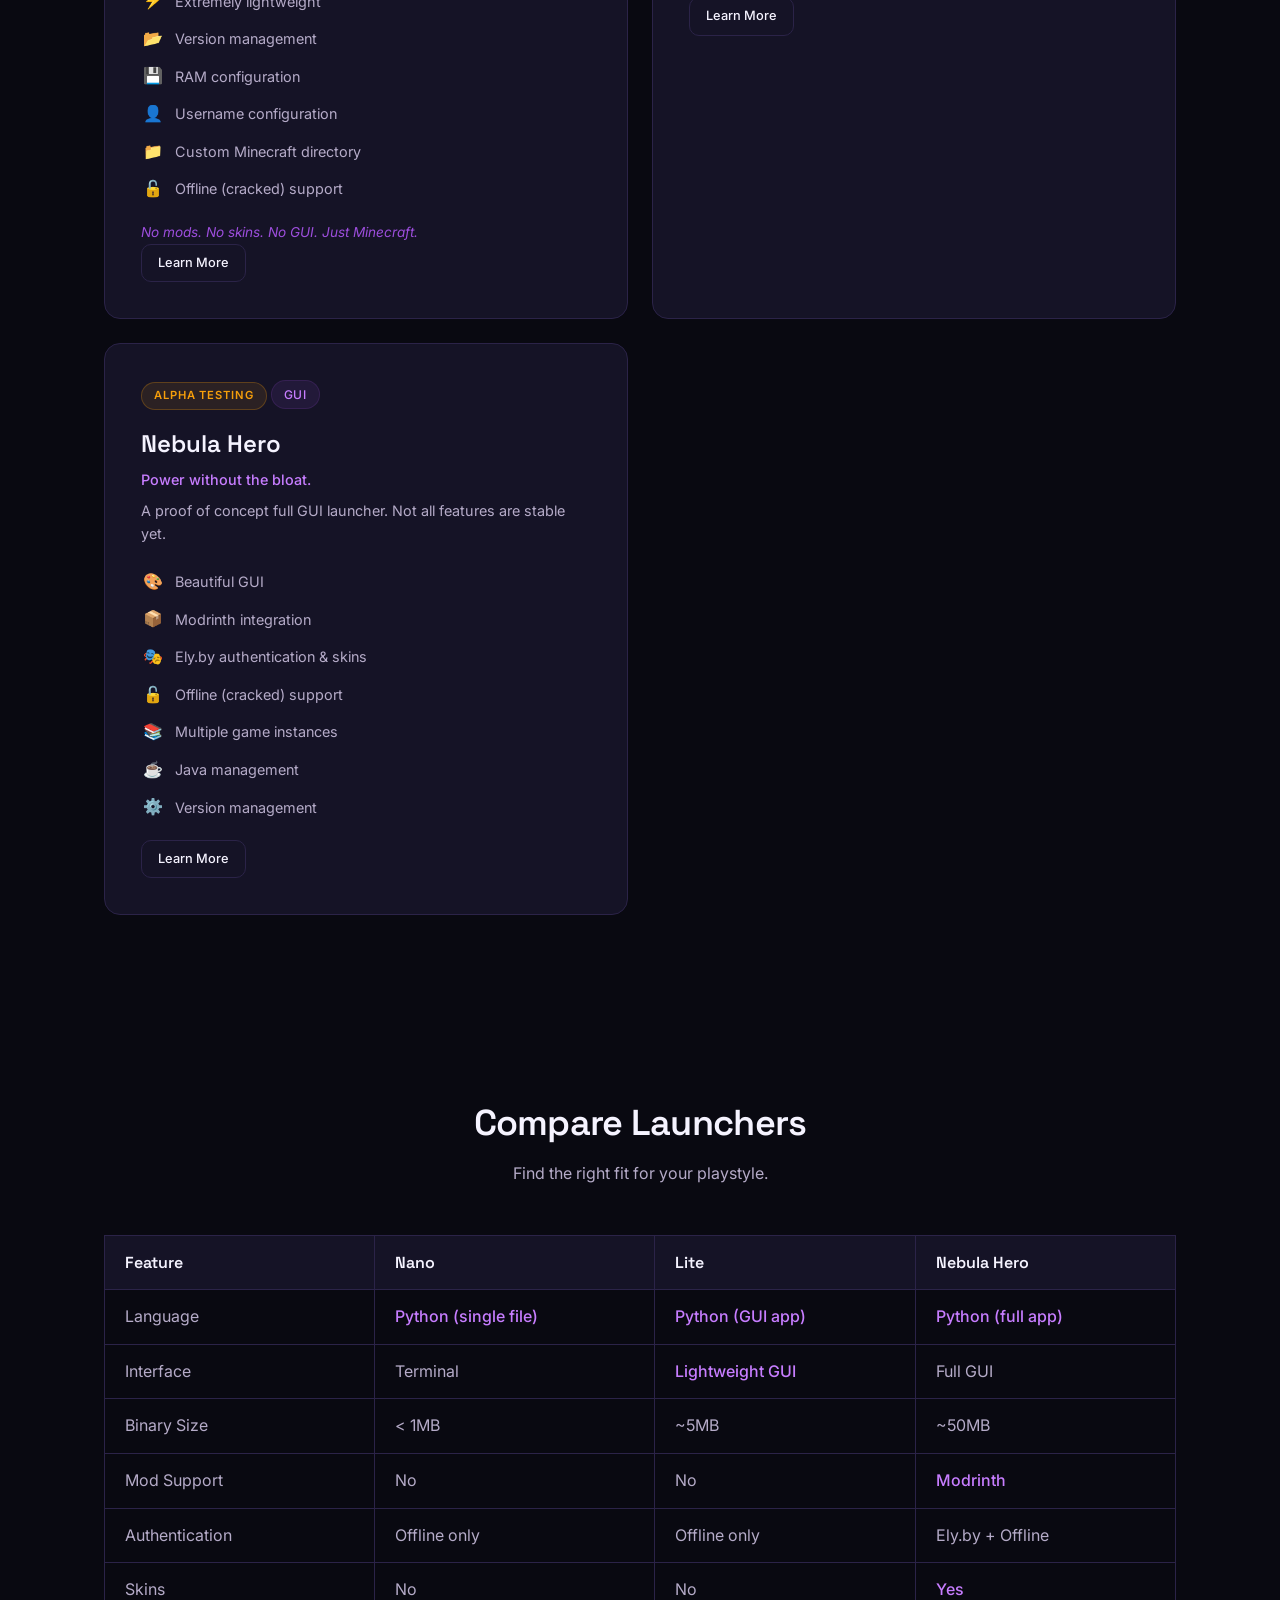
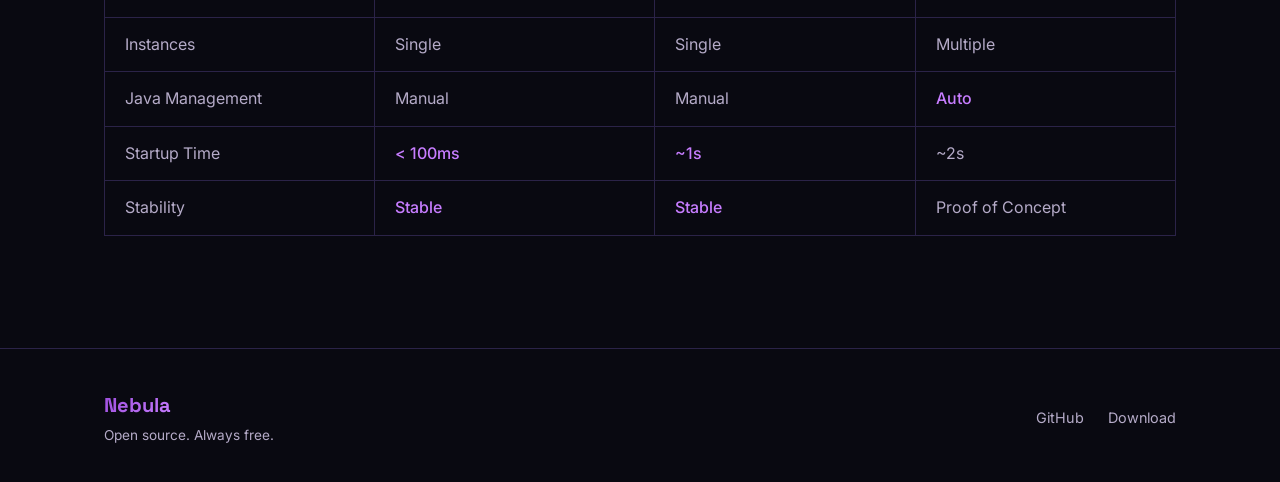
==== commit 259b405d: "yaps" ====
--- a/index.html
+++ b/index.html
@@ -20,7 +20,7 @@
             <div class="hero-badge">Open Source Minecraft Launcher</div>
             <h1 class="hero-title">Nebula</h1>
             <p class="hero-subtitle">The lightweight Minecraft launcher family.</p>
-            <p class="hero-description">From the minimalist terminal experience of Nebula Nano to the lightweight GUI of Nebula Lite — every edition is built to stay fast, open, and free. Nebula (full GUI) is currently a proof of concept.</p>
+            <p class="hero-description">From the minimalist terminal experience of Nebula Nano to the lightweight GUI of Nebula Lite — every edition is built to stay fast, open, and free. Nebula Hero (full GUI) is currently a proof of concept.</p>
             <div class="hero-buttons">
                 <a href="pages/download.html" class="btn btn-primary">
                     <svg width="16" height="16" viewBox="0 0 24 24" fill="none" stroke="currentColor" stroke-width="2"><path d="M21 15v4a2 2 0 0 1-2 2H5a2 2 0 0 1-2-2v-4"/><polyline points="7 10 12 15 17 10"/><line x1="12" y1="15" x2="12" y2="3"/></svg>
@@ -125,7 +125,7 @@
                 <div class="card card-main">
                     <span class="alpha-badge">Alpha Testing</span>
                     <div class="card-badge">GUI</div>
-                    <h3 class="card-title">Nebula</h3>
+                    <h3 class="card-title">Nebula Hero</h3>
                     <p class="card-tagline">Power without the bloat.</p>
                     <p class="card-description">A proof of concept full GUI launcher. Not all features are stable yet.</p>
                     <ul class="features-list">
@@ -178,7 +178,7 @@
                             <th>Feature</th>
                             <th>Nano</th>
                             <th>Lite</th>
-                            <th>Nebula</th>
+                            <th>Nebula Hero</th>
                         </tr>
                     </thead>
                     <tbody>
--- a/style.css
+++ b/style.css
@@ -349,33 +349,6 @@
     line-height: 1.6;
 }
 
-/* Screenshot Section */
-.screenshot-section {
-    position: relative;
-    z-index: 1;
-    padding: 80px 0;
-}
-
-.screenshot-placeholder {
-    max-width: 900px;
-    margin: 0 auto;
-}
-
-.screenshot-frame {
-    background: var(--surface);
-    border: 1px solid var(--border);
-    border-radius: 12px;
-    aspect-ratio: 16 / 9;
-    display: flex;
-    align-items: center;
-    justify-content: center;
-}
-
-.screenshot-placeholder-text {
-    color: var(--text-secondary);
-    font-size: 0.9rem;
-}
-
 /* CTA Section */
 .cta-section {
     position: relative;
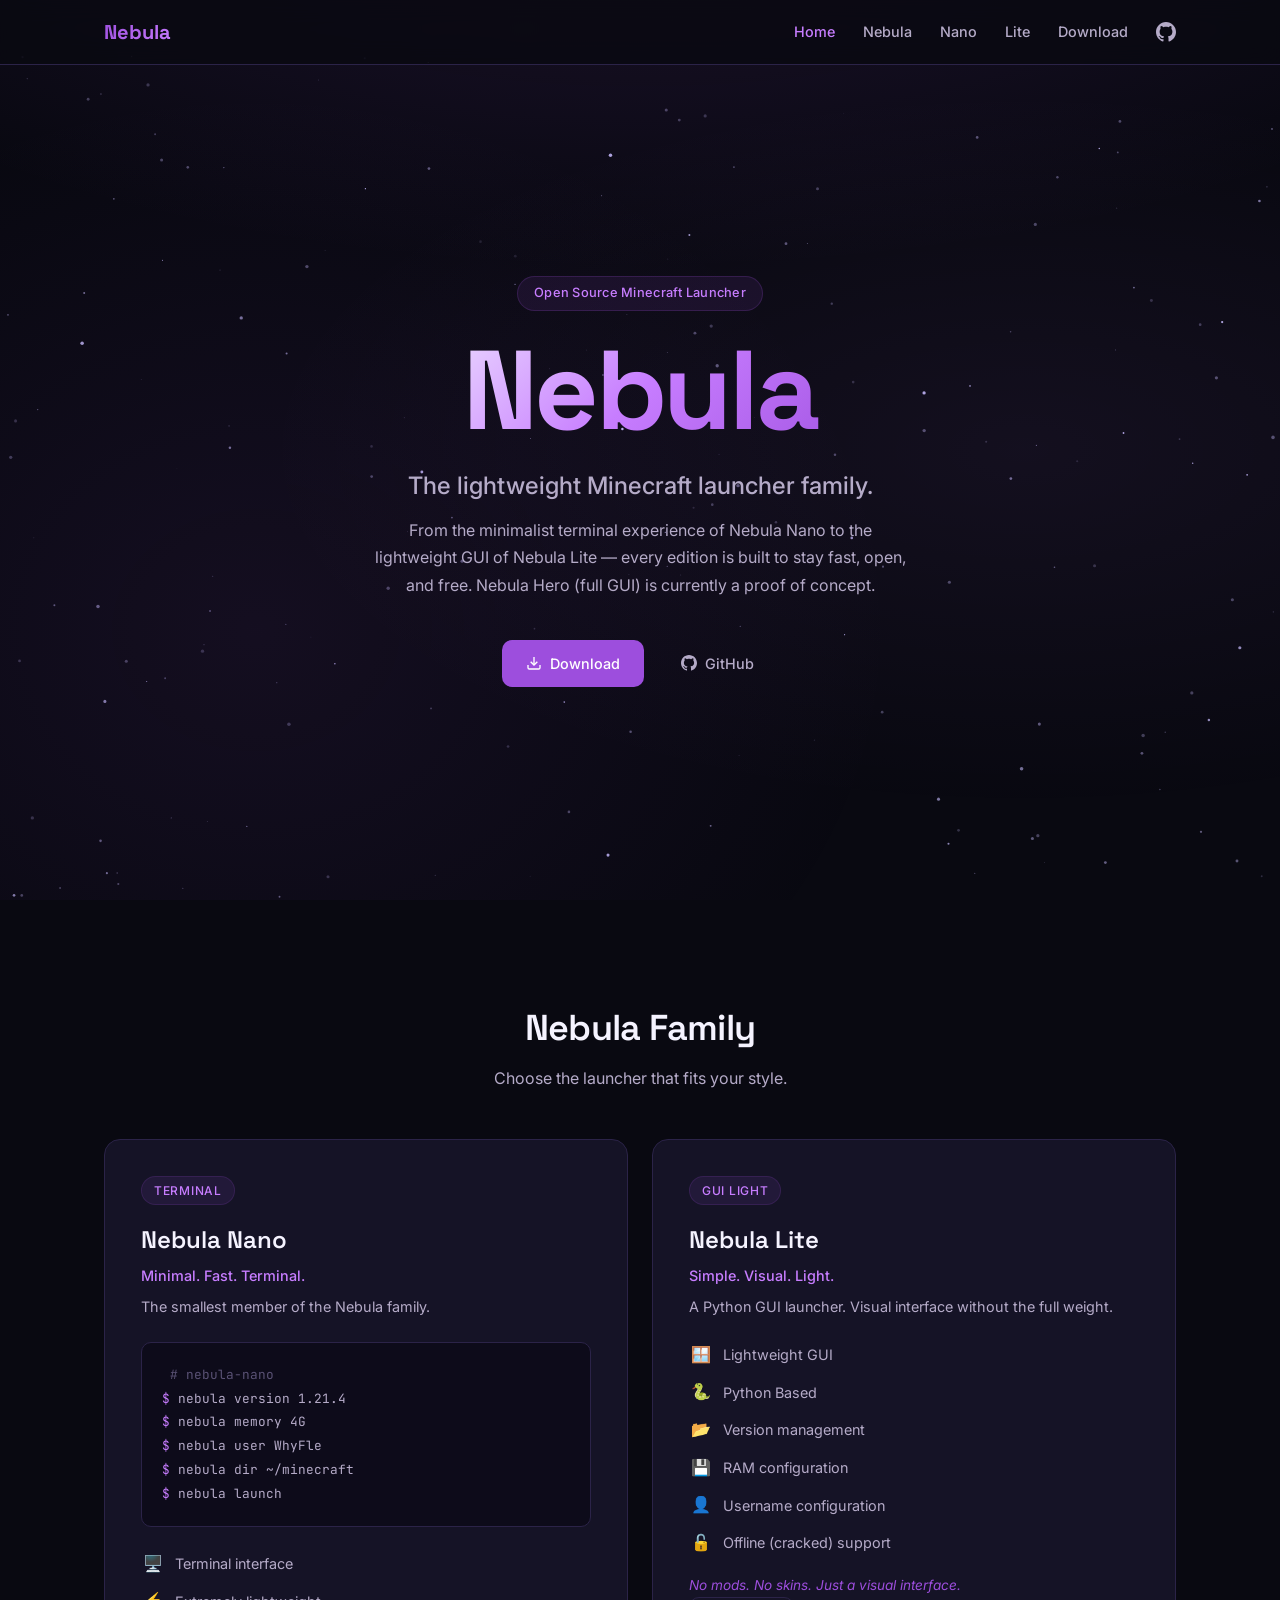
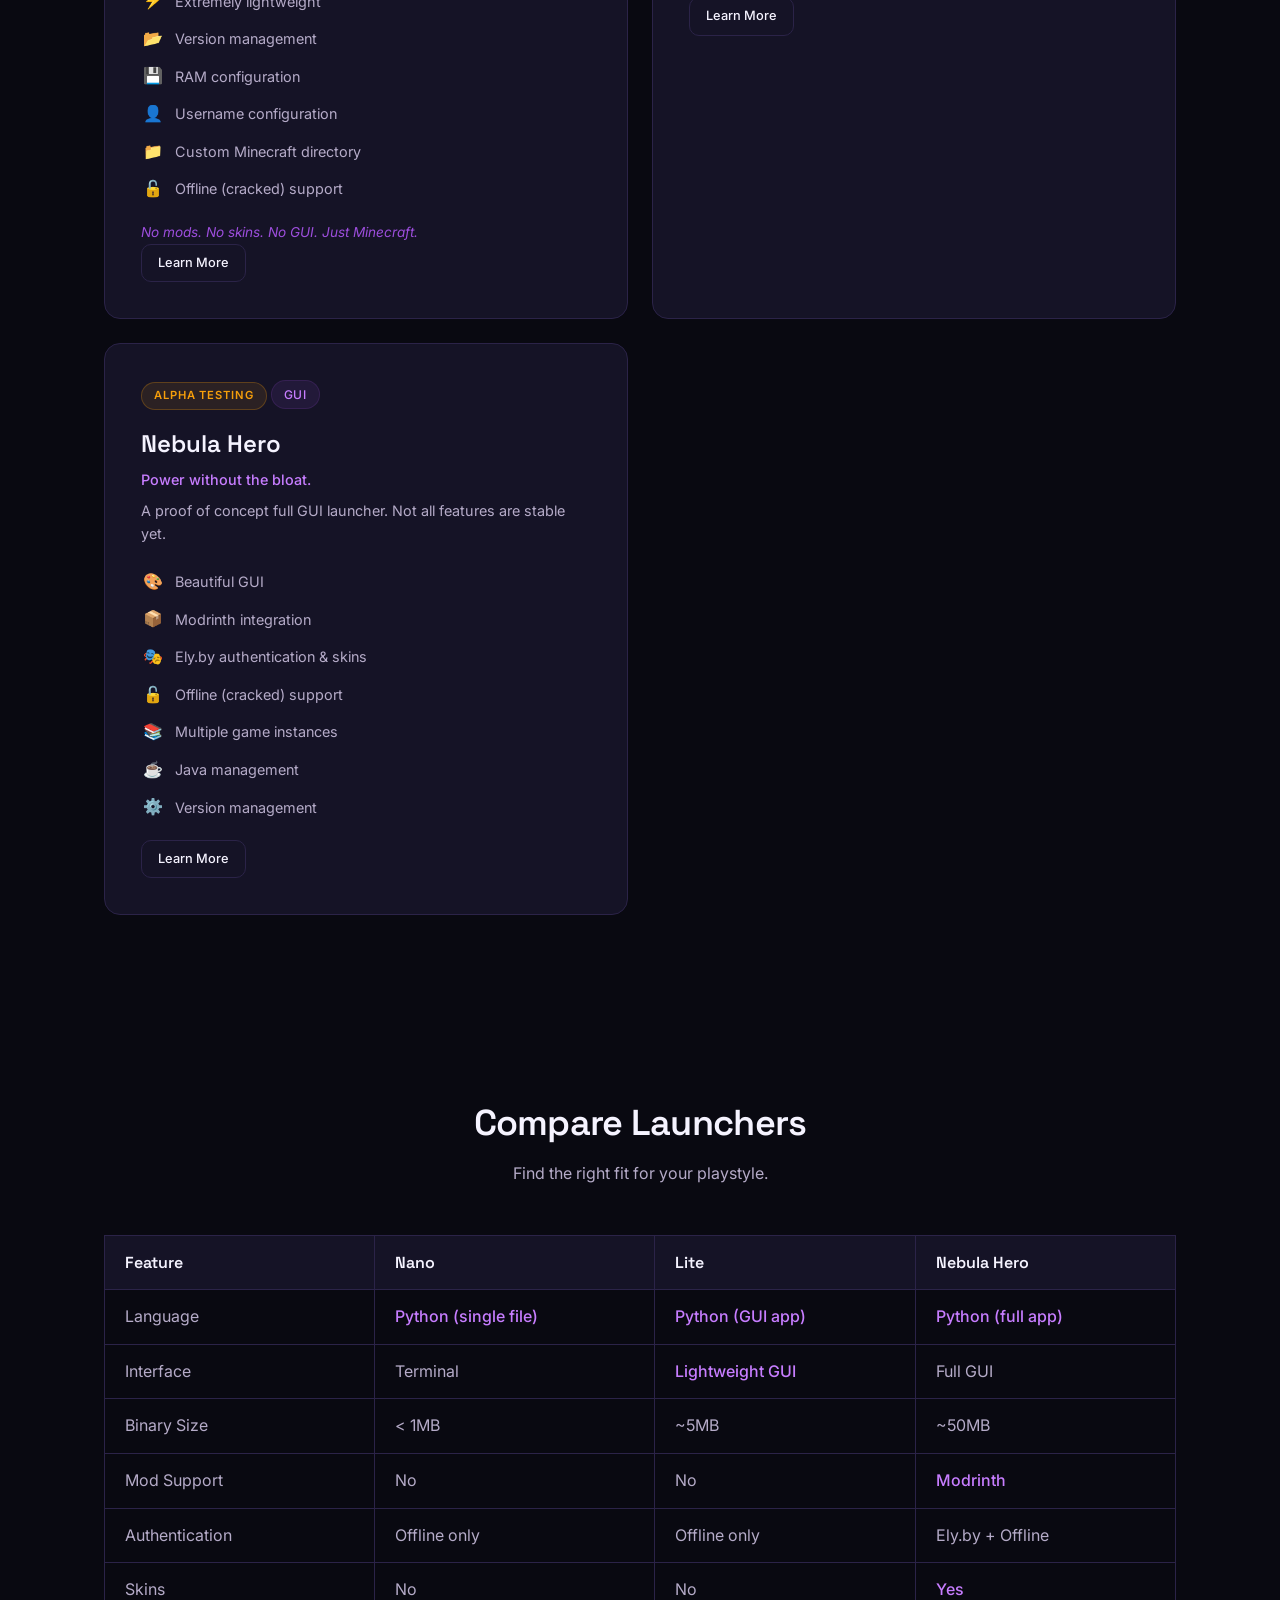
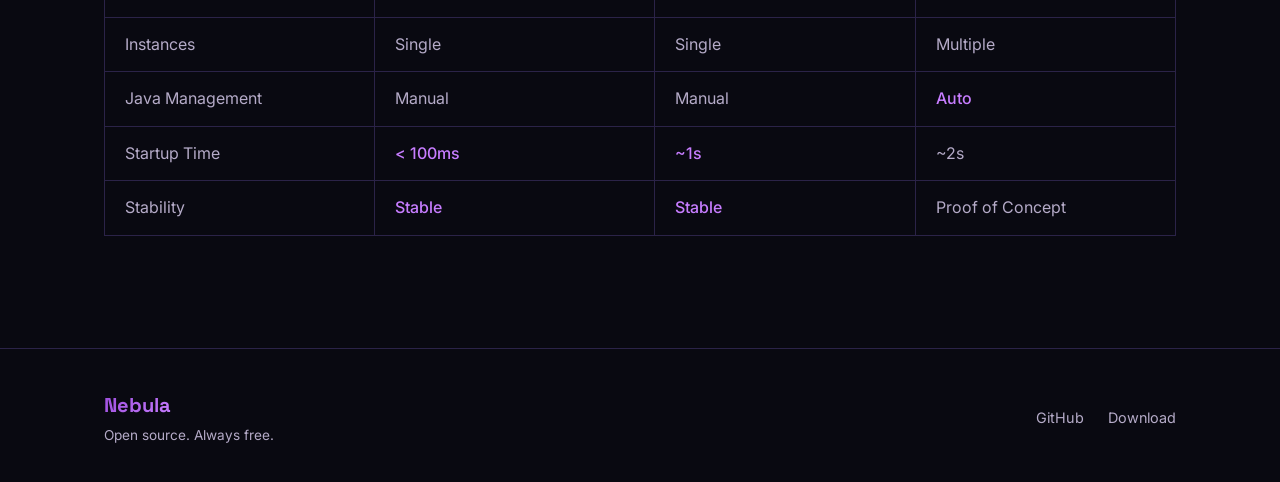
==== commit dc336b77: "*goons*" ====
--- a/index.html
+++ b/index.html
@@ -26,7 +26,7 @@
                     <svg width="16" height="16" viewBox="0 0 24 24" fill="none" stroke="currentColor" stroke-width="2"><path d="M21 15v4a2 2 0 0 1-2 2H5a2 2 0 0 1-2-2v-4"/><polyline points="7 10 12 15 17 10"/><line x1="12" y1="15" x2="12" y2="3"/></svg>
                     Download
                 </a>
-                <a href="https://github.com" class="btn btn-ghost" target="_blank" rel="noopener">
+                <a href="https://github.com/Nebula-Launcher" class="btn btn-ghost" target="_blank" rel="noopener">
                     <svg width="16" height="16" viewBox="0 0 24 24" fill="currentColor"><path d="M12 0c-6.626 0-12 5.373-12 12 0 5.302 3.438 9.8 8.207 11.387.599.111.793-.261.793-.577v-2.234c-3.338.726-4.033-1.416-4.033-1.416-.546-1.387-1.333-1.756-1.333-1.756-1.089-.745.083-.729.083-.729 1.205.084 1.839 1.237 1.839 1.237 1.07 1.834 2.807 1.304 3.492.997.107-.775.418-1.305.762-1.604-2.665-.305-5.467-1.334-5.467-5.931 0-1.311.469-2.381 1.236-3.221-.124-.303-.535-1.524.117-3.176 0 0 1.008-.322 3.301 1.23.957-.266 1.983-.399 3.003-.404 1.02.005 2.047.138 3.006.404 2.291-1.552 3.297-1.23 3.297-1.23.653 1.653.242 2.874.118 3.176.77.84 1.235 1.911 1.235 3.221 0 4.609-2.807 5.624-5.479 5.921.43.372.823 1.102.823 2.222v3.293c0 .319.192.694.801.576 4.765-1.589 8.199-6.086 8.199-11.386 0-6.627-5.373-12-12-12z"/></svg>
                     GitHub
                 </a>
@@ -257,7 +257,7 @@
                 <p>Open source. Always free.</p>
             </div>
             <div class="footer-links">
-                <a href="https://github.com" target="_blank" rel="noopener">GitHub</a>
+                <a href="https://github.com/Nebula-Launcher" target="_blank" rel="noopener">GitHub</a>
                 <a href="pages/download.html">Download</a>
             </div>
         </div>
